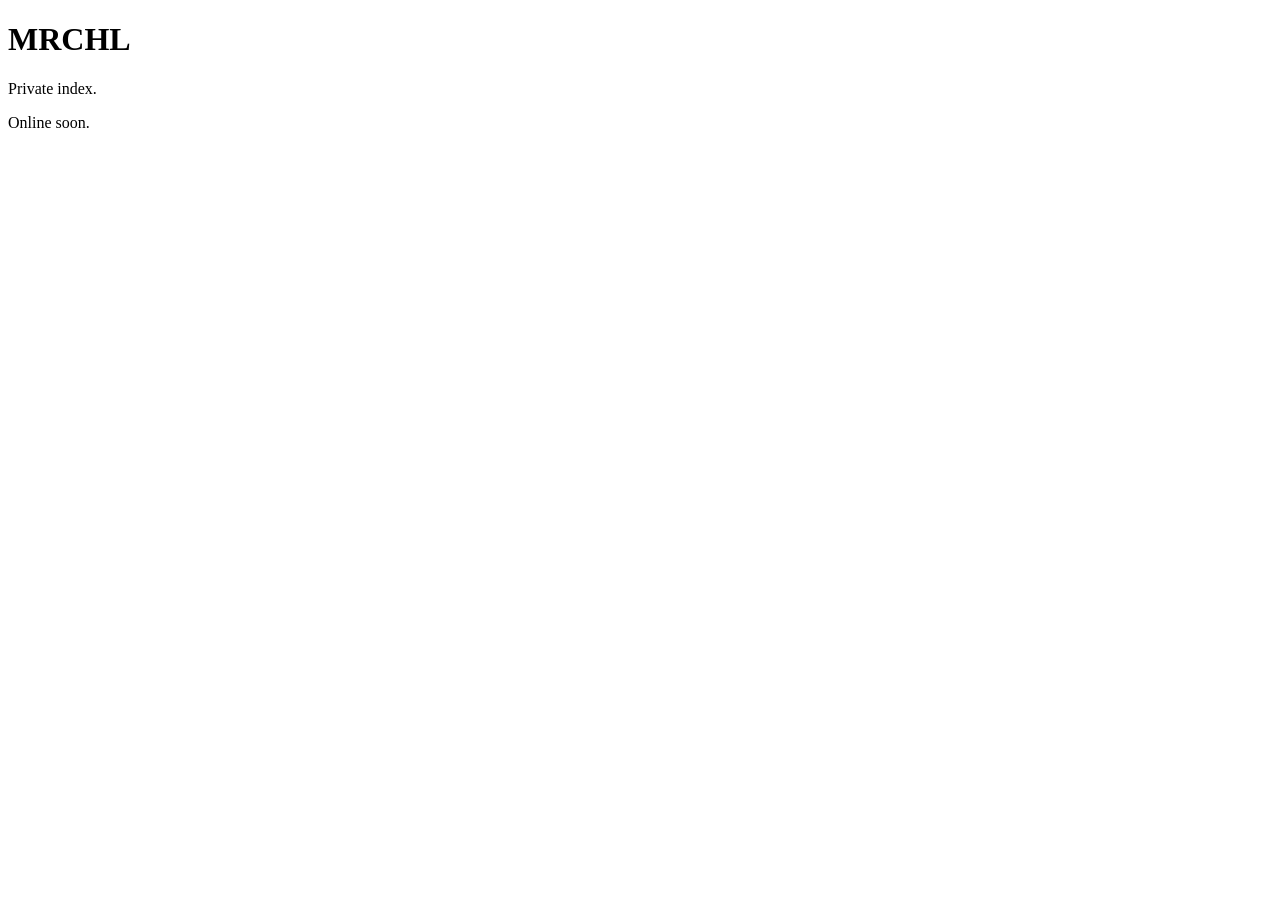
==== index.html @ bb609b60 "Add landing page markup" ====
<!doctype html>
<html lang="en">
  <head>
    <meta charset="UTF-8" />
    <meta name="viewport" content="width=device-width, initial-scale=1" />
    <meta name="color-scheme" content="light dark" />
    <title>MRCHL</title>
    <meta name="description" content="MRCHL" />
    <link rel="icon" href="data:image/svg+xml,%3Csvg xmlns='http://www.w3.org/2000/svg' viewBox='0 0 64 64'%3E%3Crect width='64' height='64' rx='14' fill='black'/%3E%3Cpath d='M14 44V20h6.2l7.8 11.9L35.8 20H42v24h-6V30.7l-8 12.1-8-12.1V44h-6Z' fill='white'/%3E%3C/svg%3E" />
    <link rel="stylesheet" href="./styles.css" />
  </head>
  <body>
    <div class="noise" aria-hidden="true"></div>
    <main class="shell">
      <header class="top">
        <div class="mark" aria-hidden="true"></div>
        <div class="title-wrap">
          <h1 class="title">MRCHL</h1>
          <p class="subtitle">Private index.</p>
        </div>
      </header>

      <section class="links" aria-label="Links">
        <ul class="link-list" id="linkList"></ul>
      </section>

      <footer class="foot">
        <p class="micro" id="statusLine">Online soon.</p>
      </footer>
    </main>

    <script type="module" src="./site.js"></script>
  </body>
</html>
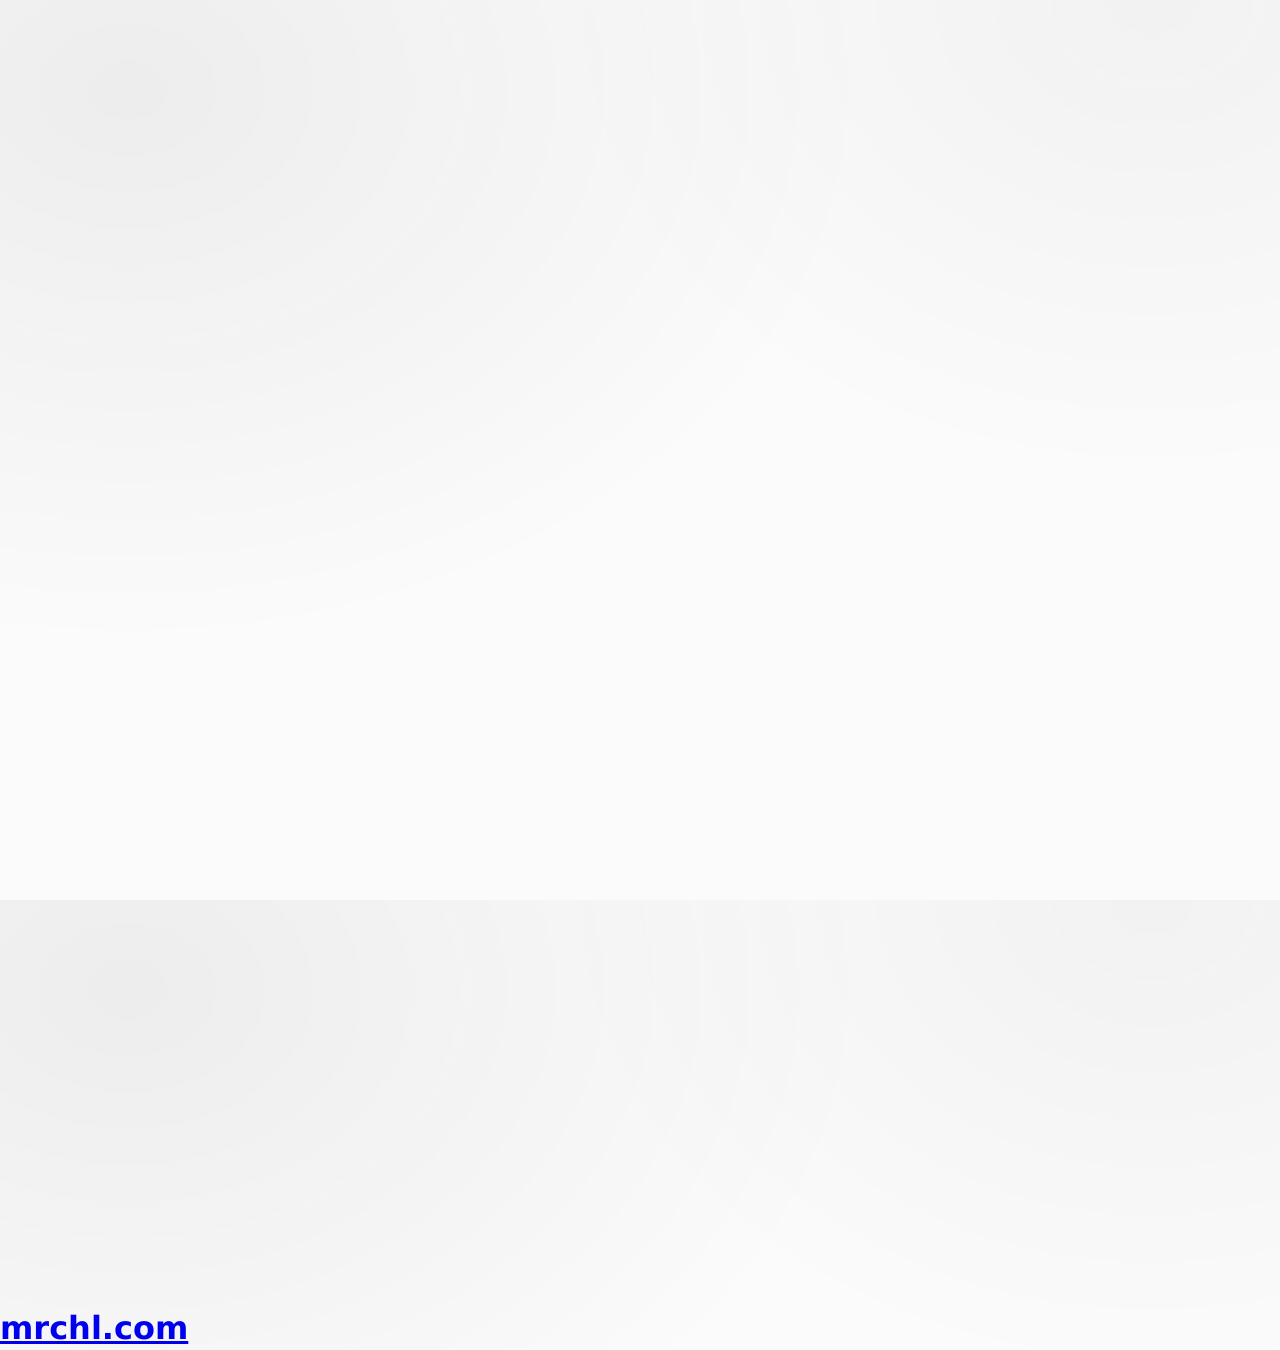
==== commit 8ace456e: "Replace landing with minimal login splash" ====
--- a/index.html
+++ b/index.html
@@ -4,31 +4,25 @@
     <meta charset="UTF-8" />
     <meta name="viewport" content="width=device-width, initial-scale=1" />
     <meta name="color-scheme" content="light dark" />
-    <title>MRCHL</title>
-    <meta name="description" content="MRCHL" />
-    <link rel="icon" href="data:image/svg+xml,%3Csvg xmlns='http://www.w3.org/2000/svg' viewBox='0 0 64 64'%3E%3Crect width='64' height='64' rx='14' fill='black'/%3E%3Cpath d='M14 44V20h6.2l7.8 11.9L35.8 20H42v24h-6V30.7l-8 12.1-8-12.1V44h-6Z' fill='white'/%3E%3C/svg%3E" />
+    <title>mrchl.com</title>
+    <meta name="description" content="mrchl.com" />
+    <link rel="icon" href="data:image/svg+xml,%3Csvg xmlns='http://www.w3.org/2000/svg' viewBox='0 0 64 64'%3E%3Crect width='64' height='64' rx='16' fill='black'/%3E%3Cpath d='M32 10 L52 24 L44 50 L20 50 L12 24 Z' fill='white' opacity='.92'/%3E%3C/svg%3E" />
     <link rel="stylesheet" href="./styles.css" />
   </head>
   <body>
     <div class="noise" aria-hidden="true"></div>
-    <main class="shell">
-      <header class="top">
-        <div class="mark" aria-hidden="true"></div>
-        <div class="title-wrap">
-          <h1 class="title">MRCHL</h1>
-          <p class="subtitle">Private index.</p>
-        </div>
-      </header>
-
-      <section class="links" aria-label="Links">
-        <ul class="link-list" id="linkList"></ul>
-      </section>
-
-      <footer class="foot">
-        <p class="micro" id="statusLine">Online soon.</p>
-      </footer>
+    <main class="login">
+      <a class="login-link" href="/session" aria-label="Sign in">
+        <span class="pentagon" aria-hidden="true">
+          <svg viewBox="0 0 120 120" fill="none" xmlns="http://www.w3.org/2000/svg">
+            <path
+              d="M60 10 L108 45 L89 102 L31 102 L12 45 Z"
+              class="pentagon-stroke"
+            />
+          </svg>
+        </span>
+        <h1 class="domain">mrchl.com</h1>
+      </a>
     </main>
-
-    <script type="module" src="./site.js"></script>
   </body>
 </html>
--- a/styles.css
+++ b/styles.css
@@ -0,0 +1,277 @@
+:root {
+  --bg: #fbfbfc;
+  --fg: #0c0f14;
+  --muted: color-mix(in oklab, var(--fg) 55%, transparent);
+  --hairline: color-mix(in oklab, var(--fg) 14%, transparent);
+  --card: color-mix(in oklab, var(--fg) 4%, transparent);
+  --cardHover: color-mix(in oklab, var(--fg) 6%, transparent);
+  --shadow: 0 24px 80px color-mix(in oklab, var(--fg) 12%, transparent);
+  --radius: 18px;
+  --focus: 0 0 0 4px color-mix(in oklab, var(--fg) 12%, transparent);
+}
+
+@media (prefers-color-scheme: dark) {
+  :root {
+    --bg: #07090c;
+    --fg: #f4f6fb;
+    --muted: color-mix(in oklab, var(--fg) 52%, transparent);
+    --hairline: color-mix(in oklab, var(--fg) 12%, transparent);
+    --card: color-mix(in oklab, var(--fg) 7%, transparent);
+    --cardHover: color-mix(in oklab, var(--fg) 10%, transparent);
+    --shadow: 0 24px 90px color-mix(in oklab, black 65%, transparent);
+    --focus: 0 0 0 4px color-mix(in oklab, var(--fg) 14%, transparent);
+  }
+}
+
+*,
+*::before,
+*::after {
+  box-sizing: border-box;
+}
+
+html,
+body {
+  height: 100%;
+}
+
+body {
+  margin: 0;
+  color: var(--fg);
+  background: radial-gradient(
+      1200px 900px at 10% 10%,
+      color-mix(in oklab, var(--fg) 6%, transparent),
+      transparent 62%
+    ),
+    radial-gradient(
+      1000px 800px at 90% 0%,
+      color-mix(in oklab, var(--fg) 4%, transparent),
+      transparent 60%
+    ),
+    var(--bg);
+  font-family: ui-sans-serif, system-ui, -apple-system, Segoe UI, Roboto, Helvetica,
+    Arial, "Apple Color Emoji", "Segoe UI Emoji";
+  line-height: 1.35;
+  -webkit-font-smoothing: antialiased;
+  -moz-osx-font-smoothing: grayscale;
+  text-rendering: geometricPrecision;
+}
+
+.link,
+.link a,
+.dot,
+.mark {
+  transition:
+    background 160ms ease,
+    border-color 160ms ease,
+    transform 160ms ease,
+    box-shadow 160ms ease,
+    opacity 160ms ease;
+}
+
+.link:active {
+  transform: translateY(1px);
+}
+
+.link:hover .dot {
+  background: color-mix(in oklab, var(--fg) 86%, transparent);
+  box-shadow: 0 0 0 5px color-mix(in oklab, var(--fg) 10%, transparent);
+}
+
+.link:focus-within {
+  border-color: color-mix(in oklab, var(--fg) 26%, transparent);
+}
+
+.link a:active {
+  transform: translateY(0.5px);
+}
+
+@media (prefers-reduced-motion: reduce) {
+  .link,
+  .link a,
+  .dot,
+  .mark {
+    transition: none;
+  }
+  .link:active {
+    transform: none;
+  }
+}
+
+.noise {
+  position: fixed;
+  inset: 0;
+  pointer-events: none;
+  opacity: 0.07;
+  mix-blend-mode: overlay;
+  background-image: url("data:image/svg+xml,%3Csvg xmlns='http://www.w3.org/2000/svg' width='180' height='180'%3E%3Cfilter id='n'%3E%3CfeTurbulence type='fractalNoise' baseFrequency='.7' numOctaves='3' stitchTiles='stitch'/%3E%3C/filter%3E%3Crect width='180' height='180' filter='url(%23n)' opacity='.6'/%3E%3C/svg%3E");
+}
+
+.shell {
+  min-height: 100%;
+  padding: clamp(22px, 4vw, 44px);
+  display: flex;
+  flex-direction: column;
+  gap: clamp(22px, 4vw, 34px);
+  max-width: 860px;
+  margin: 0 auto;
+}
+
+.top {
+  display: flex;
+  align-items: flex-end;
+  justify-content: space-between;
+  gap: 18px;
+  padding-bottom: 18px;
+  border-bottom: 1px solid var(--hairline);
+}
+
+.mark {
+  width: 44px;
+  height: 44px;
+  border-radius: 14px;
+  box-shadow: var(--shadow);
+  background:
+    linear-gradient(
+      135deg,
+      color-mix(in oklab, var(--fg) 92%, transparent),
+      color-mix(in oklab, var(--fg) 55%, transparent)
+    ),
+    radial-gradient(16px 16px at 30% 30%, rgba(255, 255, 255, 0.28), transparent 55%);
+  position: relative;
+  overflow: hidden;
+}
+
+.mark::after {
+  content: "";
+  position: absolute;
+  inset: -40%;
+  background: conic-gradient(
+    from 200deg,
+    transparent,
+    color-mix(in oklab, white 22%, transparent),
+    transparent 50%
+  );
+  opacity: 0.9;
+  transform: translate3d(0, 0, 0);
+}
+
+.title-wrap {
+  flex: 1;
+}
+
+.title {
+  margin: 0;
+  font-weight: 620;
+  letter-spacing: 0.32em;
+  text-transform: uppercase;
+  font-size: clamp(28px, 5vw, 44px);
+}
+
+.subtitle {
+  margin: 10px 0 0;
+  color: var(--muted);
+  font-size: 13px;
+  letter-spacing: 0.12em;
+  text-transform: uppercase;
+}
+
+.links {
+  flex: 1;
+  display: flex;
+}
+
+.link-list {
+  list-style: none;
+  padding: 0;
+  margin: 0;
+  width: 100%;
+  display: grid;
+  grid-template-columns: 1fr;
+  gap: 10px;
+}
+
+.link {
+  border: 1px solid var(--hairline);
+  border-radius: var(--radius);
+  background: linear-gradient(180deg, var(--card), transparent);
+  box-shadow: 0 1px 0 color-mix(in oklab, white 12%, transparent) inset;
+  overflow: hidden;
+}
+
+.link a {
+  display: flex;
+  align-items: center;
+  justify-content: space-between;
+  gap: 14px;
+  padding: 14px 16px;
+  color: inherit;
+  text-decoration: none;
+  outline: none;
+}
+
+.link a:focus-visible {
+  box-shadow: var(--focus);
+}
+
+.link:hover {
+  background: linear-gradient(180deg, var(--cardHover), transparent);
+  border-color: color-mix(in oklab, var(--fg) 20%, transparent);
+}
+
+.link-left {
+  display: flex;
+  align-items: center;
+  gap: 12px;
+  min-width: 0;
+}
+
+.dot {
+  width: 10px;
+  height: 10px;
+  border-radius: 999px;
+  background: color-mix(in oklab, var(--fg) 70%, transparent);
+  box-shadow: 0 0 0 4px color-mix(in oklab, var(--fg) 8%, transparent);
+  flex: 0 0 auto;
+}
+
+.label {
+  font-size: 14px;
+  letter-spacing: 0.02em;
+  white-space: nowrap;
+  overflow: hidden;
+  text-overflow: ellipsis;
+}
+
+.meta {
+  color: var(--muted);
+  font-size: 12px;
+  letter-spacing: 0.08em;
+  text-transform: uppercase;
+  flex: 0 0 auto;
+}
+
+.foot {
+  padding-top: 16px;
+  border-top: 1px solid var(--hairline);
+  display: flex;
+  justify-content: space-between;
+  align-items: center;
+  gap: 12px;
+}
+
+.micro {
+  margin: 0;
+  color: var(--muted);
+  font-size: 12px;
+  letter-spacing: 0.06em;
+  text-transform: uppercase;
+}
+
+@media (min-width: 720px) {
+  .link-list {
+    gap: 12px;
+  }
+  .link a {
+    padding: 16px 18px;
+  }
+}
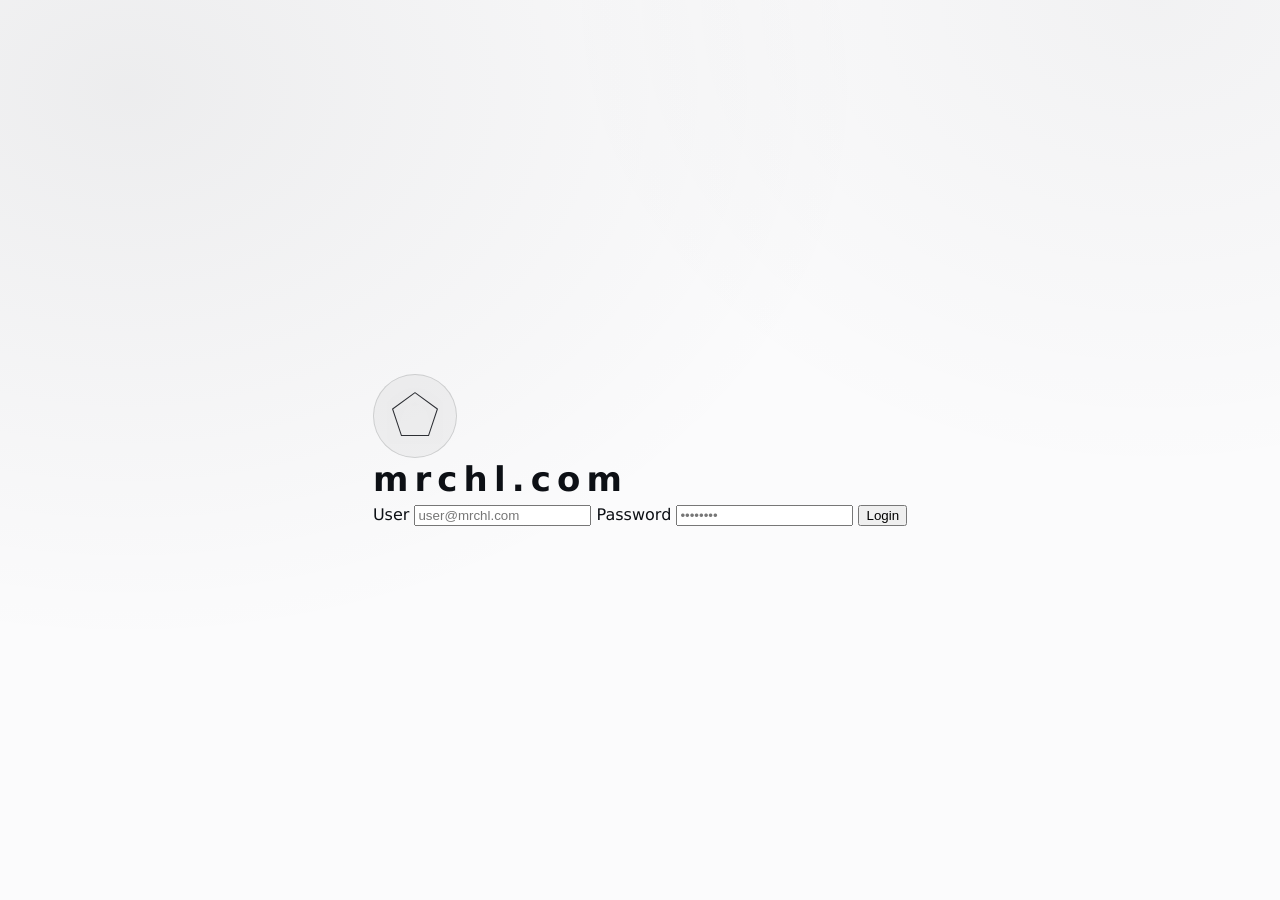
==== commit 41faa565: "Add user/password login form (non-functional)" ====
--- a/index.html
+++ b/index.html
@@ -12,7 +12,7 @@
   <body>
     <div class="noise" aria-hidden="true"></div>
     <main class="login">
-      <a class="login-link" href="/session" aria-label="Sign in">
+      <form class="login-card" id="loginForm" autocomplete="off" novalidate>
         <span class="pentagon" aria-hidden="true">
           <svg viewBox="0 0 120 120" fill="none" xmlns="http://www.w3.org/2000/svg">
             <path
@@ -22,7 +22,44 @@
           </svg>
         </span>
         <h1 class="domain">mrchl.com</h1>
-      </a>
+        <div class="fields" aria-label="Login">
+          <label class="field">
+            <span class="label">User</span>
+            <input
+              class="input"
+              name="user"
+              inputmode="email"
+              autocomplete="username"
+              placeholder="user@mrchl.com"
+              required
+            />
+          </label>
+          <label class="field">
+            <span class="label">Password</span>
+            <input
+              class="input"
+              name="password"
+              type="password"
+              autocomplete="current-password"
+              placeholder="••••••••"
+              required
+            />
+          </label>
+          <button class="button" type="submit">Login</button>
+        </div>
+      </form>
     </main>
+
+    <script>
+      const form = document.getElementById("loginForm");
+      if (form) {
+        form.addEventListener("submit", (event) => {
+          event.preventDefault();
+          // Intentionally non-functional: redirect to a missing path
+          // so GitHub Pages serves `404.html` as an error response.
+          window.location.href = "/session";
+        });
+      }
+    </script>
   </body>
 </html>
--- a/styles.css
+++ b/styles.css
@@ -56,47 +56,6 @@
   text-rendering: geometricPrecision;
 }
 
-.link,
-.link a,
-.dot,
-.mark {
-  transition:
-    background 160ms ease,
-    border-color 160ms ease,
-    transform 160ms ease,
-    box-shadow 160ms ease,
-    opacity 160ms ease;
-}
-
-.link:active {
-  transform: translateY(1px);
-}
-
-.link:hover .dot {
-  background: color-mix(in oklab, var(--fg) 86%, transparent);
-  box-shadow: 0 0 0 5px color-mix(in oklab, var(--fg) 10%, transparent);
-}
-
-.link:focus-within {
-  border-color: color-mix(in oklab, var(--fg) 26%, transparent);
-}
-
-.link a:active {
-  transform: translateY(0.5px);
-}
-
-@media (prefers-reduced-motion: reduce) {
-  .link,
-  .link a,
-  .dot,
-  .mark {
-    transition: none;
-  }
-  .link:active {
-    transform: none;
-  }
-}
-
 .noise {
   position: fixed;
   inset: 0;
@@ -106,172 +65,86 @@
   background-image: url("data:image/svg+xml,%3Csvg xmlns='http://www.w3.org/2000/svg' width='180' height='180'%3E%3Cfilter id='n'%3E%3CfeTurbulence type='fractalNoise' baseFrequency='.7' numOctaves='3' stitchTiles='stitch'/%3E%3C/filter%3E%3Crect width='180' height='180' filter='url(%23n)' opacity='.6'/%3E%3C/svg%3E");
 }
 
-.shell {
+.login {
   min-height: 100%;
-  padding: clamp(22px, 4vw, 44px);
-  display: flex;
-  flex-direction: column;
-  gap: clamp(22px, 4vw, 34px);
-  max-width: 860px;
-  margin: 0 auto;
+  display: grid;
+  place-items: center;
+  padding: 32px 20px;
 }
 
-.top {
-  display: flex;
-  align-items: flex-end;
-  justify-content: space-between;
+.login-link {
+  display: grid;
+  place-items: center;
   gap: 18px;
-  padding-bottom: 18px;
-  border-bottom: 1px solid var(--hairline);
+  padding: 28px 26px;
+  border-radius: 28px;
+  border: 1px solid var(--hairline);
+  background: linear-gradient(180deg, var(--card), transparent);
+  box-shadow: var(--shadow);
+  text-decoration: none;
+  color: inherit;
+  outline: none;
+  max-width: 520px;
+  width: min(520px, 100%);
 }
 
-.mark {
-  width: 44px;
-  height: 44px;
-  border-radius: 14px;
-  box-shadow: var(--shadow);
-  background:
-    linear-gradient(
-      135deg,
-      color-mix(in oklab, var(--fg) 92%, transparent),
-      color-mix(in oklab, var(--fg) 55%, transparent)
-    ),
-    radial-gradient(16px 16px at 30% 30%, rgba(255, 255, 255, 0.28), transparent 55%);
-  position: relative;
-  overflow: hidden;
+.pentagon {
+  width: 84px;
+  height: 84px;
+  display: grid;
+  place-items: center;
+  border-radius: 999px;
+  background: color-mix(in oklab, var(--fg) 4%, transparent);
+  border: 1px solid var(--hairline);
 }
 
-.mark::after {
-  content: "";
-  position: absolute;
-  inset: -40%;
-  background: conic-gradient(
-    from 200deg,
-    transparent,
-    color-mix(in oklab, white 22%, transparent),
-    transparent 50%
-  );
-  opacity: 0.9;
-  transform: translate3d(0, 0, 0);
+.pentagon svg {
+  width: 56px;
+  height: 56px;
 }
 
-.title-wrap {
-  flex: 1;
+.pentagon-stroke {
+  stroke: color-mix(in oklab, var(--fg) 86%, transparent);
+  stroke-width: 2.2;
+  stroke-linejoin: round;
+  filter: drop-shadow(0 10px 22px color-mix(in oklab, var(--fg) 14%, transparent));
 }
 
-.title {
+.domain {
   margin: 0;
-  font-weight: 620;
-  letter-spacing: 0.32em;
-  text-transform: uppercase;
-  font-size: clamp(28px, 5vw, 44px);
+  font-weight: 560;
+  letter-spacing: 0.18em;
+  text-transform: lowercase;
+  font-size: clamp(22px, 4.5vw, 34px);
 }
 
-.subtitle {
-  margin: 10px 0 0;
-  color: var(--muted);
-  font-size: 13px;
-  letter-spacing: 0.12em;
-  text-transform: uppercase;
+.login-link {
+  transition:
+    background 180ms ease,
+    border-color 180ms ease,
+    transform 180ms ease,
+    box-shadow 180ms ease;
 }
 
-.links {
-  flex: 1;
-  display: flex;
+.login-link:hover {
+  background: linear-gradient(180deg, var(--cardHover), transparent);
+  border-color: color-mix(in oklab, var(--fg) 20%, transparent);
+  transform: translateY(-1px);
 }
 
-.link-list {
-  list-style: none;
-  padding: 0;
-  margin: 0;
-  width: 100%;
-  display: grid;
-  grid-template-columns: 1fr;
-  gap: 10px;
+.login-link:active {
+  transform: translateY(0px);
 }
 
-.link {
-  border: 1px solid var(--hairline);
-  border-radius: var(--radius);
-  background: linear-gradient(180deg, var(--card), transparent);
-  box-shadow: 0 1px 0 color-mix(in oklab, white 12%, transparent) inset;
-  overflow: hidden;
+.login-link:focus-visible {
+  box-shadow: var(--focus), var(--shadow);
 }
 
-.link a {
-  display: flex;
-  align-items: center;
-  justify-content: space-between;
-  gap: 14px;
-  padding: 14px 16px;
-  color: inherit;
-  text-decoration: none;
-  outline: none;
-}
-
-.link a:focus-visible {
-  box-shadow: var(--focus);
-}
-
-.link:hover {
-  background: linear-gradient(180deg, var(--cardHover), transparent);
-  border-color: color-mix(in oklab, var(--fg) 20%, transparent);
-}
-
-.link-left {
-  display: flex;
-  align-items: center;
-  gap: 12px;
-  min-width: 0;
-}
-
-.dot {
-  width: 10px;
-  height: 10px;
-  border-radius: 999px;
-  background: color-mix(in oklab, var(--fg) 70%, transparent);
-  box-shadow: 0 0 0 4px color-mix(in oklab, var(--fg) 8%, transparent);
-  flex: 0 0 auto;
-}
-
-.label {
-  font-size: 14px;
-  letter-spacing: 0.02em;
-  white-space: nowrap;
-  overflow: hidden;
-  text-overflow: ellipsis;
-}
-
-.meta {
-  color: var(--muted);
-  font-size: 12px;
-  letter-spacing: 0.08em;
-  text-transform: uppercase;
-  flex: 0 0 auto;
-}
-
-.foot {
-  padding-top: 16px;
-  border-top: 1px solid var(--hairline);
-  display: flex;
-  justify-content: space-between;
-  align-items: center;
-  gap: 12px;
-}
-
-.micro {
-  margin: 0;
-  color: var(--muted);
-  font-size: 12px;
-  letter-spacing: 0.06em;
-  text-transform: uppercase;
-}
-
-@media (min-width: 720px) {
-  .link-list {
-    gap: 12px;
+@media (prefers-reduced-motion: reduce) {
+  .login-link {
+    transition: none;
   }
-  .link a {
-    padding: 16px 18px;
+  .login-link:hover {
+    transform: none;
   }
 }
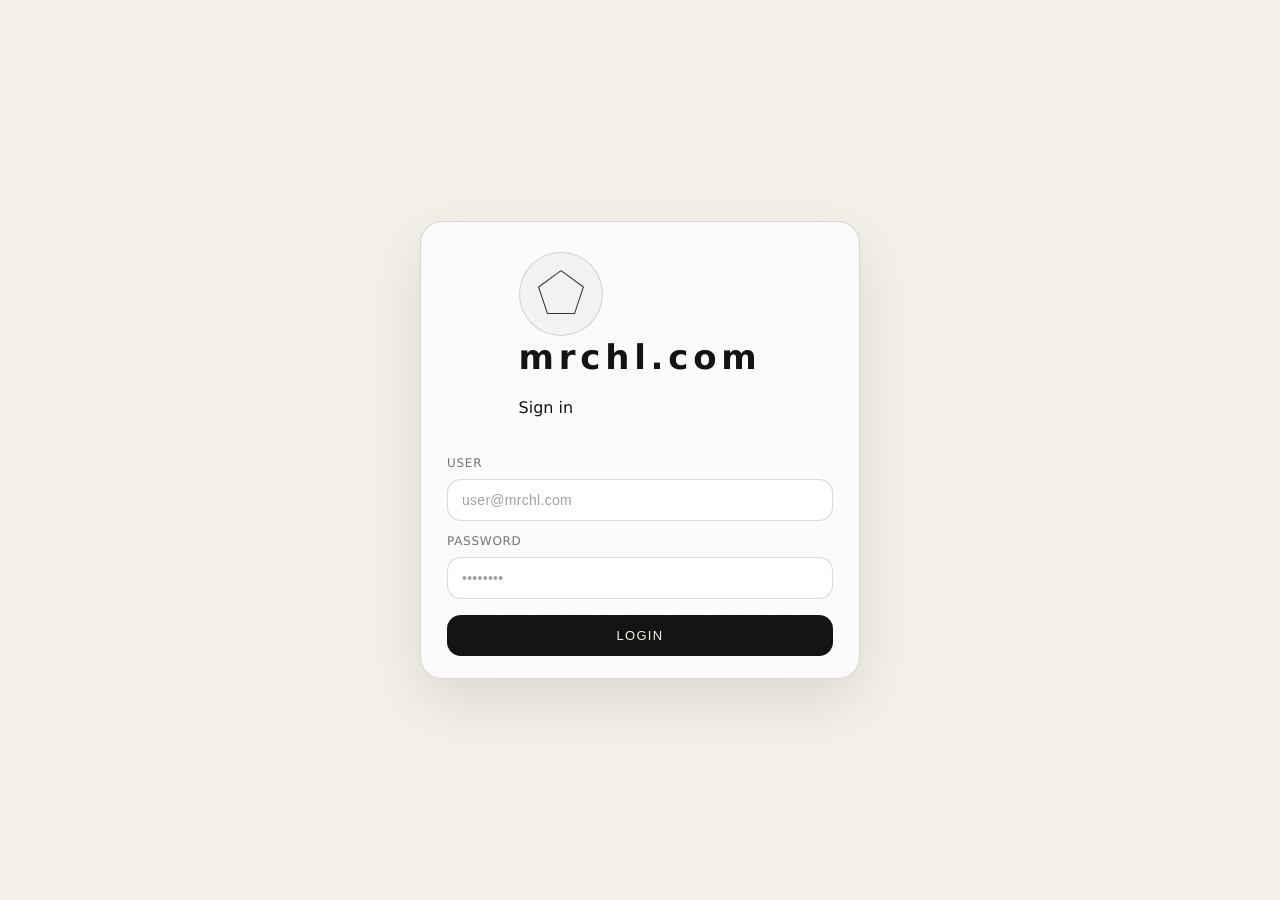
==== commit 8aec0274: "Align login card layout with editorial style" ====
--- a/index.html
+++ b/index.html
@@ -13,15 +13,20 @@
     <div class="noise" aria-hidden="true"></div>
     <main class="login">
       <form class="login-card" id="loginForm" autocomplete="off" novalidate>
-        <span class="pentagon" aria-hidden="true">
-          <svg viewBox="0 0 120 120" fill="none" xmlns="http://www.w3.org/2000/svg">
-            <path
-              d="M60 10 L108 45 L89 102 L31 102 L12 45 Z"
-              class="pentagon-stroke"
-            />
-          </svg>
-        </span>
-        <h1 class="domain">mrchl.com</h1>
+        <div class="brand">
+          <span class="pentagon" aria-hidden="true">
+            <svg viewBox="0 0 120 120" fill="none" xmlns="http://www.w3.org/2000/svg">
+              <path
+                d="M60 10 L108 45 L89 102 L31 102 L12 45 Z"
+                class="pentagon-stroke"
+              />
+            </svg>
+          </span>
+          <div class="brand-text">
+            <h1 class="domain">mrchl.com</h1>
+            <p class="hint">Sign in</p>
+          </div>
+        </div>
         <div class="fields" aria-label="Login">
           <label class="field">
             <span class="label">User</span>
--- a/styles.css
+++ b/styles.css
@@ -1,25 +1,27 @@
 :root {
-  --bg: #fbfbfc;
-  --fg: #0c0f14;
-  --muted: color-mix(in oklab, var(--fg) 55%, transparent);
-  --hairline: color-mix(in oklab, var(--fg) 14%, transparent);
-  --card: color-mix(in oklab, var(--fg) 4%, transparent);
-  --cardHover: color-mix(in oklab, var(--fg) 6%, transparent);
-  --shadow: 0 24px 80px color-mix(in oklab, var(--fg) 12%, transparent);
+  --bg: #f4f1e8;
+  --fg: #141311;
+  --muted: color-mix(in oklab, var(--fg) 58%, transparent);
+  --hairline: color-mix(in oklab, var(--fg) 16%, transparent);
+  --card: color-mix(in oklab, white 72%, transparent);
+  --cardHover: color-mix(in oklab, white 78%, transparent);
+  --shadow: 0 22px 60px color-mix(in oklab, black 10%, transparent);
+  --fieldBg: color-mix(in oklab, white 90%, transparent);
   --radius: 18px;
-  --focus: 0 0 0 4px color-mix(in oklab, var(--fg) 12%, transparent);
+  --focus: 0 0 0 4px color-mix(in oklab, var(--fg) 14%, transparent);
 }
 
 @media (prefers-color-scheme: dark) {
   :root {
-    --bg: #07090c;
-    --fg: #f4f6fb;
+    --bg: #0c0b0a;
+    --fg: #f3f0e8;
     --muted: color-mix(in oklab, var(--fg) 52%, transparent);
     --hairline: color-mix(in oklab, var(--fg) 12%, transparent);
-    --card: color-mix(in oklab, var(--fg) 7%, transparent);
-    --cardHover: color-mix(in oklab, var(--fg) 10%, transparent);
-    --shadow: 0 24px 90px color-mix(in oklab, black 65%, transparent);
+    --card: color-mix(in oklab, var(--fg) 6%, transparent);
+    --cardHover: color-mix(in oklab, var(--fg) 9%, transparent);
+    --shadow: 0 24px 90px color-mix(in oklab, black 70%, transparent);
     --focus: 0 0 0 4px color-mix(in oklab, var(--fg) 14%, transparent);
+    --fieldBg: color-mix(in oklab, var(--fg) 7%, transparent);
   }
 }
 
@@ -37,19 +39,9 @@
 body {
   margin: 0;
   color: var(--fg);
-  background: radial-gradient(
-      1200px 900px at 10% 10%,
-      color-mix(in oklab, var(--fg) 6%, transparent),
-      transparent 62%
-    ),
-    radial-gradient(
-      1000px 800px at 90% 0%,
-      color-mix(in oklab, var(--fg) 4%, transparent),
-      transparent 60%
-    ),
-    var(--bg);
-  font-family: ui-sans-serif, system-ui, -apple-system, Segoe UI, Roboto, Helvetica,
-    Arial, "Apple Color Emoji", "Segoe UI Emoji";
+  background: var(--bg);
+  font-family: ui-sans-serif, system-ui, -apple-system, Segoe UI, Roboto, Helvetica, Arial,
+    "Apple Color Emoji", "Segoe UI Emoji";
   line-height: 1.35;
   -webkit-font-smoothing: antialiased;
   -moz-osx-font-smoothing: grayscale;
@@ -60,7 +52,7 @@
   position: fixed;
   inset: 0;
   pointer-events: none;
-  opacity: 0.07;
+  opacity: 0.02;
   mix-blend-mode: overlay;
   background-image: url("data:image/svg+xml,%3Csvg xmlns='http://www.w3.org/2000/svg' width='180' height='180'%3E%3Cfilter id='n'%3E%3CfeTurbulence type='fractalNoise' baseFrequency='.7' numOctaves='3' stitchTiles='stitch'/%3E%3C/filter%3E%3Crect width='180' height='180' filter='url(%23n)' opacity='.6'/%3E%3C/svg%3E");
 }
@@ -72,20 +64,19 @@
   padding: 32px 20px;
 }
 
-.login-link {
+.login-card {
   display: grid;
   place-items: center;
-  gap: 18px;
-  padding: 28px 26px;
-  border-radius: 28px;
+  gap: 14px;
+  padding: 30px 26px 22px;
+  border-radius: 22px;
   border: 1px solid var(--hairline);
-  background: linear-gradient(180deg, var(--card), transparent);
+  background: var(--card);
   box-shadow: var(--shadow);
-  text-decoration: none;
   color: inherit;
   outline: none;
-  max-width: 520px;
-  width: min(520px, 100%);
+  max-width: 440px;
+  width: min(440px, 100%);
 }
 
 .pentagon {
@@ -94,7 +85,7 @@
   display: grid;
   place-items: center;
   border-radius: 999px;
-  background: color-mix(in oklab, var(--fg) 4%, transparent);
+  background: color-mix(in oklab, var(--fg) 3%, transparent);
   border: 1px solid var(--hairline);
 }
 
@@ -107,44 +98,101 @@
   stroke: color-mix(in oklab, var(--fg) 86%, transparent);
   stroke-width: 2.2;
   stroke-linejoin: round;
-  filter: drop-shadow(0 10px 22px color-mix(in oklab, var(--fg) 14%, transparent));
+  filter: drop-shadow(0 12px 26px color-mix(in oklab, black 14%, transparent));
 }
 
 .domain {
   margin: 0;
-  font-weight: 560;
-  letter-spacing: 0.18em;
+  font-weight: 650;
+  letter-spacing: 0.14em;
   text-transform: lowercase;
   font-size: clamp(22px, 4.5vw, 34px);
 }
 
-.login-link {
+.fields {
+  width: 100%;
+  display: grid;
+  gap: 12px;
+  margin-top: 6px;
+}
+
+.field {
+  display: grid;
+  gap: 8px;
+}
+
+.label {
+  color: var(--muted);
+  font-size: 12px;
+  letter-spacing: 0.06em;
+  text-transform: uppercase;
+}
+
+.input {
+  width: 100%;
+  border-radius: 14px;
+  border: 1px solid var(--hairline);
+  background: var(--fieldBg);
+  padding: 12px 14px;
+  color: inherit;
+  outline: none;
+  font-size: 14px;
+  letter-spacing: 0.02em;
+}
+
+.input::placeholder {
+  color: color-mix(in oklab, var(--fg) 40%, transparent);
+}
+
+.input:focus-visible {
+  box-shadow: var(--focus);
+  border-color: color-mix(in oklab, var(--fg) 22%, transparent);
+}
+
+.button {
+  margin-top: 4px;
+  width: 100%;
+  border: 1px solid color-mix(in oklab, var(--fg) 22%, transparent);
+  background: var(--fg);
+  color: var(--bg);
+  border-radius: 14px;
+  padding: 12px 14px;
+  font-size: 13px;
+  letter-spacing: 0.10em;
+  text-transform: uppercase;
+  cursor: pointer;
+  outline: none;
+}
+
+.button:focus-visible {
+  box-shadow: var(--focus), 0 12px 28px color-mix(in oklab, var(--fg) 18%, transparent);
+}
+
+.button:active {
+  transform: translateY(0.5px);
+}
+
+.login-card {
   transition:
     background 180ms ease,
     border-color 180ms ease,
-    transform 180ms ease,
     box-shadow 180ms ease;
 }
 
-.login-link:hover {
-  background: linear-gradient(180deg, var(--cardHover), transparent);
+.login-card:hover {
+  background: var(--cardHover);
   border-color: color-mix(in oklab, var(--fg) 20%, transparent);
-  transform: translateY(-1px);
 }
 
-.login-link:active {
-  transform: translateY(0px);
-}
-
-.login-link:focus-visible {
+.login-card:focus-within {
   box-shadow: var(--focus), var(--shadow);
 }
 
 @media (prefers-reduced-motion: reduce) {
-  .login-link {
+  .login-card {
     transition: none;
   }
-  .login-link:hover {
+  .button:active {
     transform: none;
   }
 }
